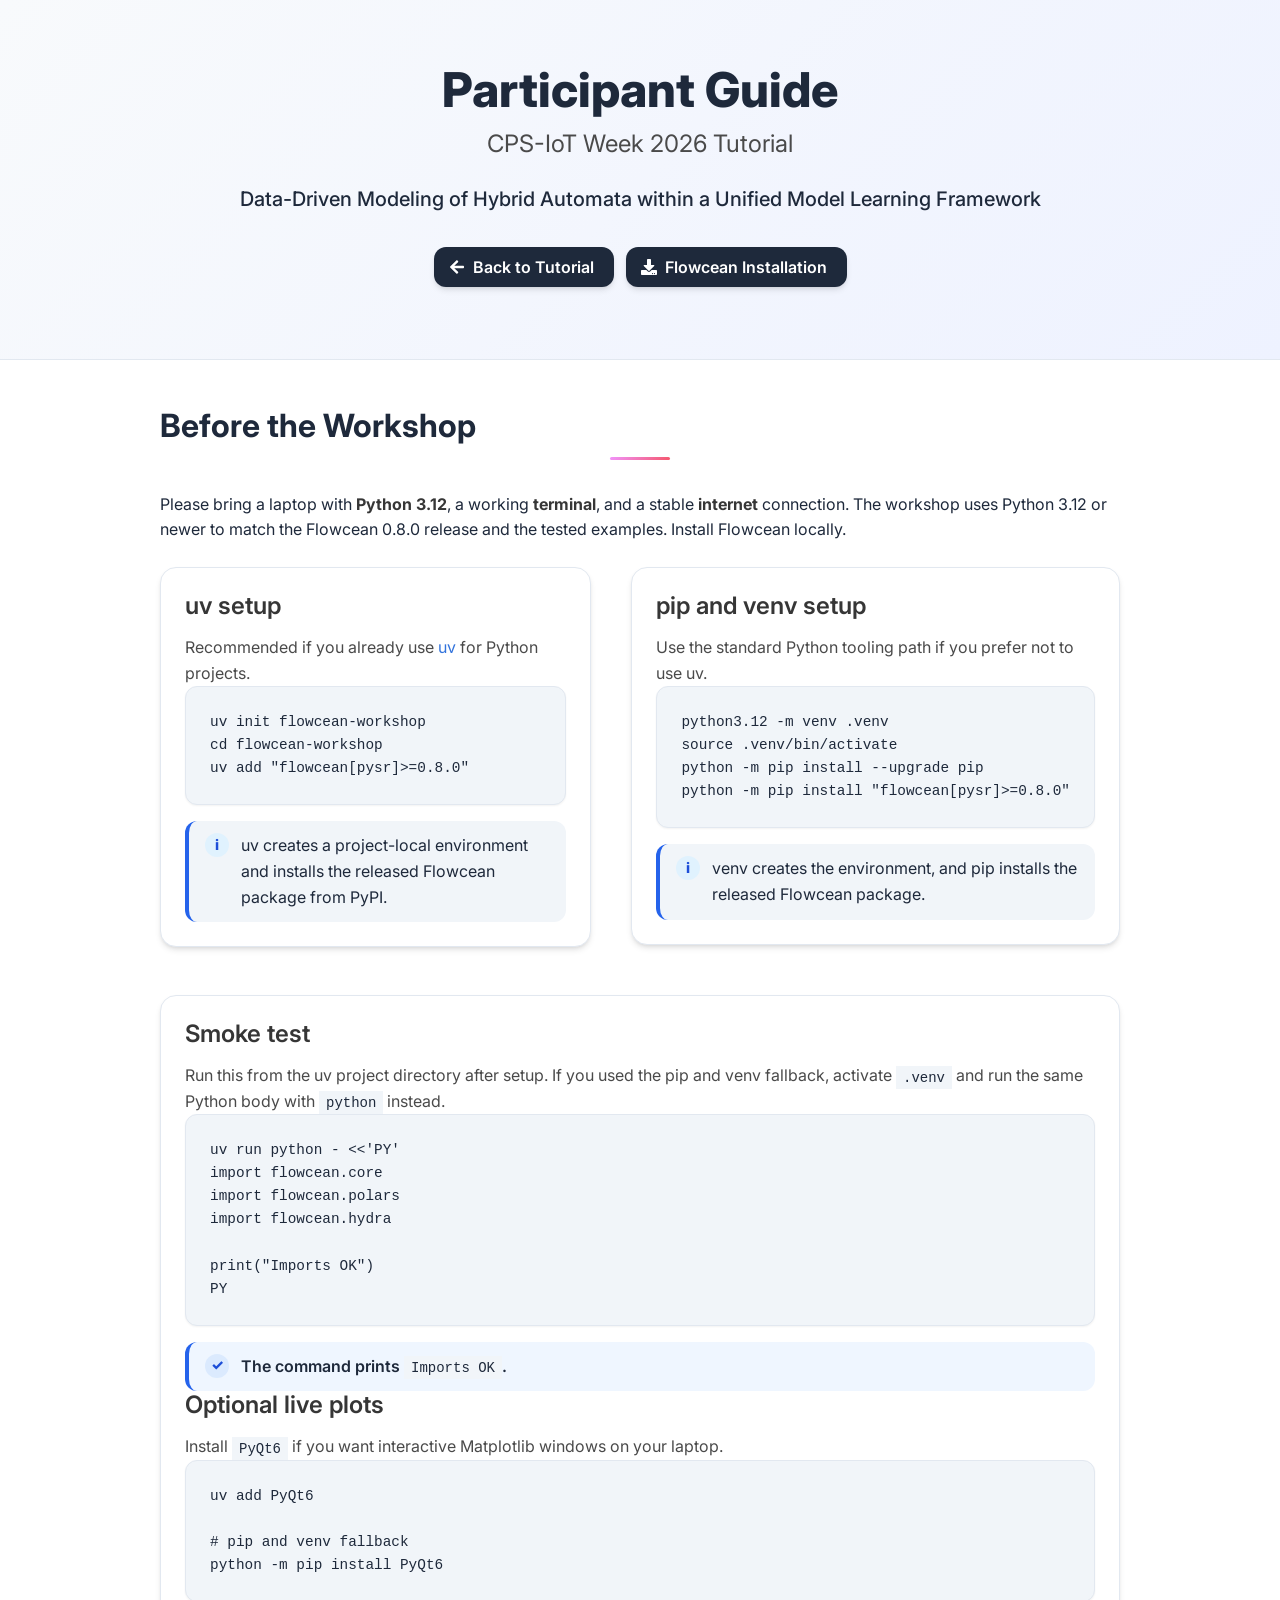
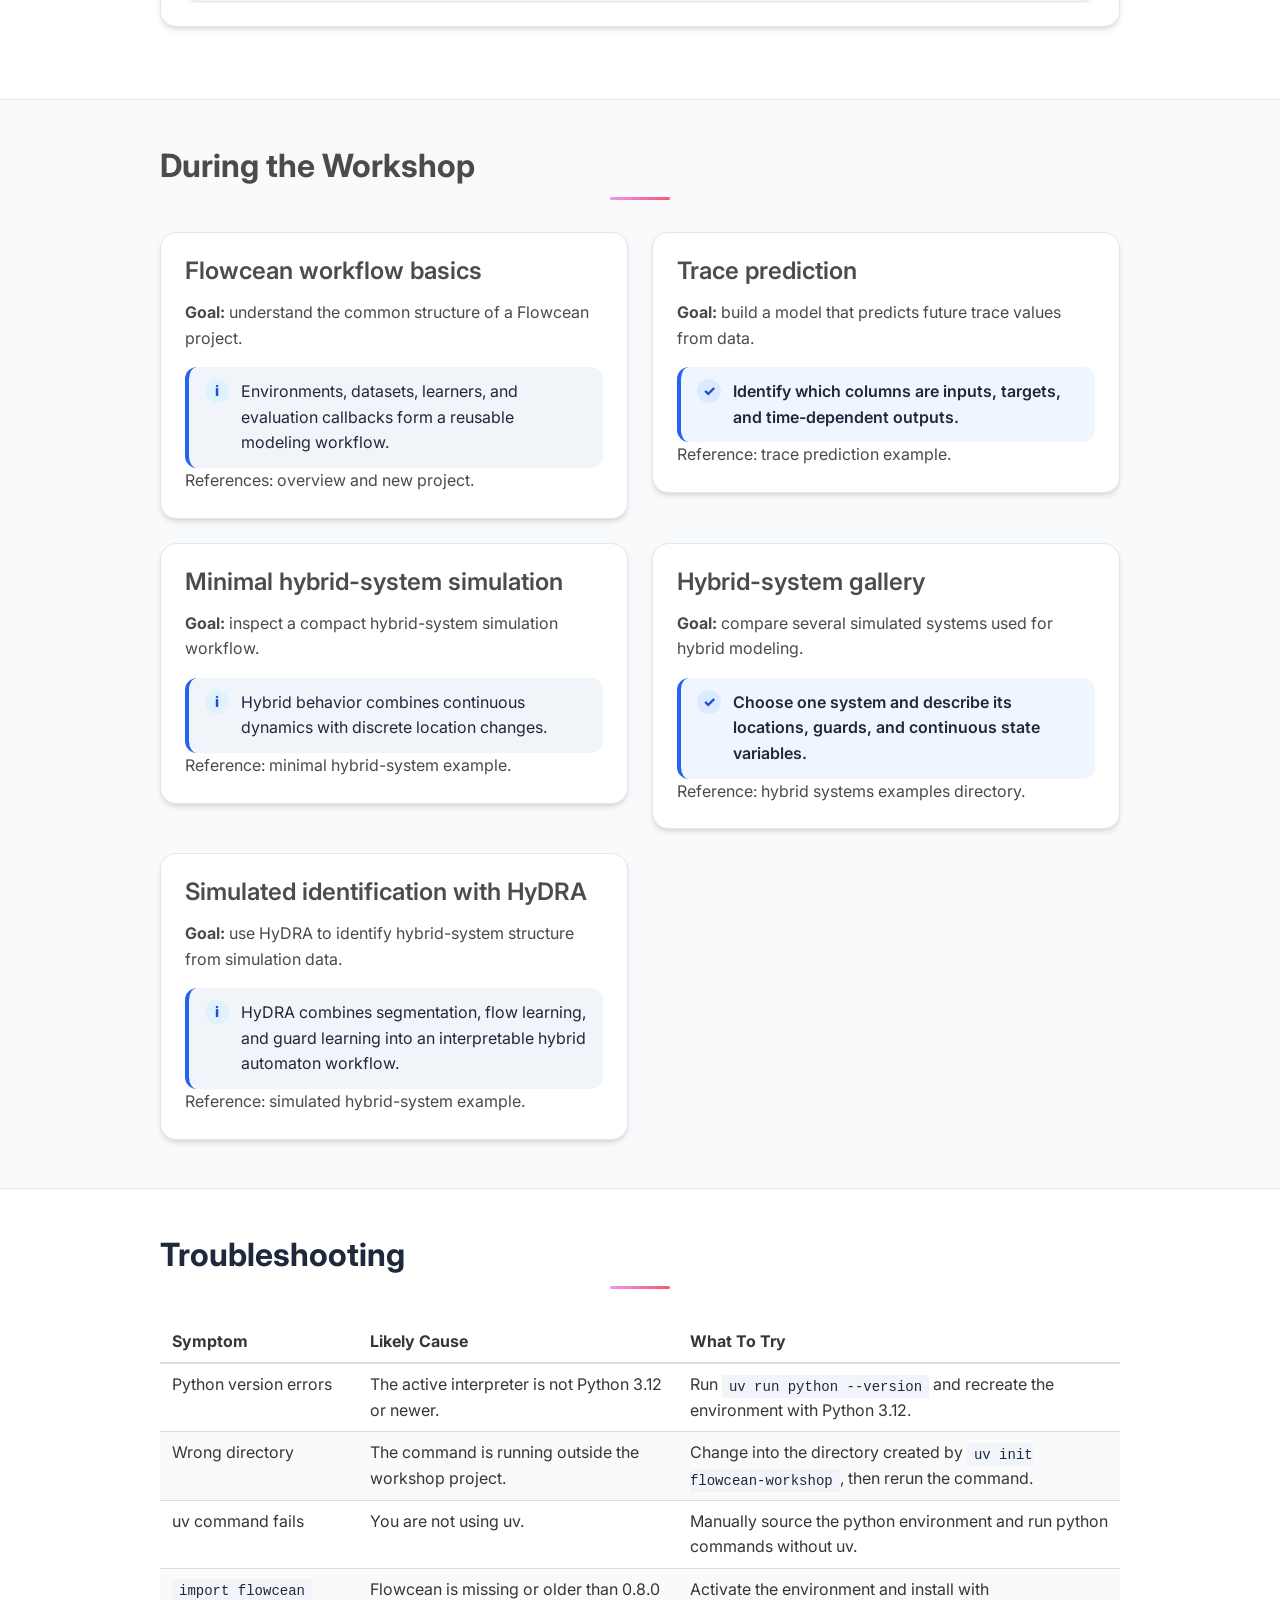
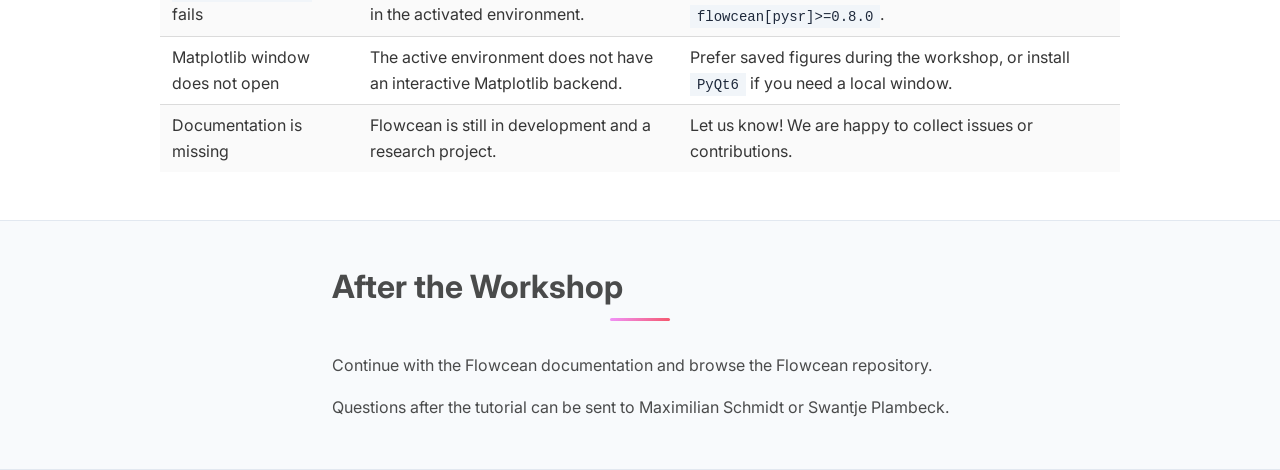
==== pages/participant-guide.html @ 974647b3 "add participant guide" ====
<!doctype html>
<html lang="en">
  <head>
    <meta charset="utf-8" />
    <meta name="viewport" content="width=device-width, initial-scale=1" />

    <meta
      name="title"
      content="Participant Guide - Data-Driven Modeling of Hybrid Automata"
    />
    <meta
      name="description"
      content="Local setup and exercise guide for the CPS-IoT Week 2026 Flowcean tutorial."
    />
    <meta name="author" content="Maximilian Schmidt, Swantje Plambeck" />
    <meta name="robots" content="noindex, nofollow" />
    <meta name="language" content="English" />

    <title>Participant Guide - Data-Driven Modeling of Hybrid Automata</title>

    <link rel="icon" type="image/x-icon" href="static/images/favicon.ico" />
    <link rel="apple-touch-icon" href="static/images/favicon.ico" />

    <link rel="stylesheet" href="static/css/bulma.min.css" />
    <link rel="stylesheet" href="static/css/index.css" />

    <link
      rel="preload"
      href="static/css/fontawesome.all.min.css"
      as="style"
      onload="
        this.onload = null;
        this.rel = 'stylesheet';
      "
    />
    <noscript>
      <link rel="stylesheet" href="static/css/fontawesome.all.min.css" />
    </noscript>

    <link
      href="https://fonts.googleapis.com/css2?family=Inter:wght@400;500;600;700;800&display=swap"
      rel="stylesheet"
    />

    <script defer src="static/js/fontawesome.all.min.js"></script>
  </head>
  <body>
    <button
      class="scroll-to-top"
      onclick="scrollToTop()"
      title="Scroll to top"
      aria-label="Scroll to top"
    >
      <i class="fas fa-chevron-up"></i>
    </button>

    <main id="main-content">
      <section class="hero participant-hero">
        <div class="hero-body">
          <div class="container is-max-desktop">
            <div class="columns is-centered">
              <div class="column has-text-centered">
                <h1 class="title is-1 publication-title">Participant Guide</h1>
                <p class="subtitle is-4">CPS-IoT Week 2026 Tutorial</p>
                <p class="is-size-5 publication-authors">
                  Data-Driven Modeling of Hybrid Automata within a Unified Model
                  Learning Framework
                </p>
                <div class="publication-links">
                  <span class="link-block">
                    <a
                      href="index.html"
                      class="external-link button is-normal is-rounded is-dark"
                    >
                      <span class="icon"
                        ><i class="fas fa-arrow-left"></i
                      ></span>
                      <span>Back to Tutorial</span>
                    </a>
                  </span>
                  <span class="link-block">
                    <a
                      href="https://flowcean.me/getting_started/installation/"
                      target="_blank"
                      rel="noopener"
                      class="external-link button is-normal is-rounded is-dark"
                    >
                      <span class="icon"><i class="fas fa-download"></i></span>
                      <span>Flowcean Installation</span>
                    </a>
                  </span>
                </div>
              </div>
            </div>
          </div>
        </div>
      </section>

      <section class="section">
        <div class="container is-max-desktop">
          <div class="content">
            <h2 class="title is-3">Before the Workshop</h2>
            <p>
              Please bring a laptop with <strong>Python 3.12</strong>, a working
              <strong>terminal</strong>, and a stable <strong>internet</strong>
              connection. The workshop uses Python 3.12 or newer to match the
              Flowcean 0.8.0 release and the tested examples. Install Flowcean
              locally.
            </p>
          </div>

          <div class="columns is-variable is-5">
            <div class="column">
              <div class="box guide-card">
                <h3 class="title is-4">uv setup</h3>
                <p>
                  Recommended if you already use
                  <a
                    href="https://docs.astral.sh/uv/"
                    target="_blank"
                    rel="noopener"
                    >uv</a
                  >
                  for Python projects.
                </p>
                <pre><code>uv init flowcean-workshop
cd flowcean-workshop
uv add "flowcean[pysr]&gt;=0.8.0"</code></pre>
                <div class="callout concept">
                  <span class="callout-icon">i</span>
                  <p>
                    uv creates a project-local environment and installs the
                    released Flowcean package from PyPI.
                  </p>
                </div>
              </div>
            </div>
            <div class="column">
              <div class="box guide-card">
                <h3 class="title is-4">pip and venv setup</h3>
                <p>
                  Use the standard Python tooling path if you prefer not to use
                  uv.
                </p>
                <pre><code>python3.12 -m venv .venv
source .venv/bin/activate
python -m pip install --upgrade pip
python -m pip install "flowcean[pysr]>=0.8.0"</code></pre>
                <div class="callout concept">
                  <span class="callout-icon">i</span>
                  <p>
                    venv creates the environment, and pip installs the released
                    Flowcean package.
                  </p>
                </div>
              </div>
            </div>
          </div>

          <div class="box guide-card">
            <h3 class="title is-4">Smoke test</h3>
            <p>
              Run this from the uv project directory after setup. If you used
              the pip and venv fallback, activate <code>.venv</code> and run the
              same Python body with <code>python</code> instead.
            </p>
            <pre><code>uv run python - &lt;&lt;'PY'
import flowcean.core
import flowcean.polars
import flowcean.hydra

print("Imports OK")
PY</code></pre>
            <div class="callout checkpoint">
              <span class="callout-icon">✓</span>
              <p>The command prints <code>Imports OK</code>.</p>
            </div>
            <h3 class="title is-4">Optional live plots</h3>
            <p>
              Install <code>PyQt6</code> if you want interactive Matplotlib
              windows on your laptop.
            </p>
            <pre><code>uv add PyQt6

# pip and venv fallback
python -m pip install PyQt6</code></pre>
          </div>
        </div>
      </section>

      <section class="section hero is-light">
        <div class="container is-max-desktop">
          <h2 class="title is-3">During the Workshop</h2>
          <div class="exercise-list">
            <div class="columns is-multiline">
              <div class="column is-half">
                <div class="box guide-card exercise-card">
                  <h3 class="title is-4">Flowcean workflow basics</h3>
                  <p>
                    <strong>Goal:</strong> understand the common structure of a
                    Flowcean project.
                  </p>
                  <div class="callout concept">
                    <span class="callout-icon">i</span>
                    <p>
                      Environments, datasets, learners, and evaluation callbacks
                      form a reusable modeling workflow.
                    </p>
                  </div>
                  <p>
                    References:
                    <a
                      href="https://flowcean.me/user_guide/overview/"
                      target="_blank"
                      rel="noopener"
                      >overview</a
                    >
                    and
                    <a
                      href="https://flowcean.me/getting_started/new_project/"
                      target="_blank"
                      rel="noopener"
                      >new project</a
                    >.
                  </p>
                </div>
              </div>
              <div class="column is-half">
                <div class="box guide-card exercise-card">
                  <h3 class="title is-4">Trace prediction</h3>
                  <p>
                    <strong>Goal:</strong> build a model that predicts future
                    trace values from data.
                  </p>
                  <div class="callout checkpoint">
                    <span class="callout-icon">✓</span>
                    <p>
                      Identify which columns are inputs, targets, and
                      time-dependent outputs.
                    </p>
                  </div>
                  <p>
                    Reference:
                    <a
                      href="https://flowcean.me/examples/trace_prediction/"
                      target="_blank"
                      rel="noopener"
                      >trace prediction example</a
                    >.
                  </p>
                </div>
              </div>
              <div class="column is-half">
                <div class="box guide-card exercise-card">
                  <h3 class="title is-4">Minimal hybrid-system simulation</h3>
                  <p>
                    <strong>Goal:</strong> inspect a compact hybrid-system
                    simulation workflow.
                  </p>
                  <div class="callout concept">
                    <span class="callout-icon">i</span>
                    <p>
                      Hybrid behavior combines continuous dynamics with discrete
                      location changes.
                    </p>
                  </div>
                  <p>
                    Reference:
                    <a
                      href="https://flowcean.me/examples/hs_simple/"
                      target="_blank"
                      rel="noopener"
                      >minimal hybrid-system example</a
                    >.
                  </p>
                </div>
              </div>
              <div class="column is-half">
                <div class="box guide-card exercise-card">
                  <h3 class="title is-4">Hybrid-system gallery</h3>
                  <p>
                    <strong>Goal:</strong> compare several simulated systems
                    used for hybrid modeling.
                  </p>
                  <div class="callout checkpoint">
                    <span class="callout-icon">✓</span>
                    <p>
                      Choose one system and describe its locations, guards, and
                      continuous state variables.
                    </p>
                  </div>
                  <p>
                    Reference:
                    <a
                      href="https://github.com/flowcean/flowcean/tree/main/examples/hybrid_systems"
                      target="_blank"
                      rel="noopener"
                      >hybrid systems examples directory</a
                    >.
                  </p>
                </div>
              </div>
              <div class="column is-half">
                <div class="box guide-card exercise-card">
                  <h3 class="title is-4">
                    Simulated identification with HyDRA
                  </h3>
                  <p>
                    <strong>Goal:</strong> use HyDRA to identify hybrid-system
                    structure from simulation data.
                  </p>
                  <div class="callout concept">
                    <span class="callout-icon">i</span>
                    <p>
                      HyDRA combines segmentation, flow learning, and guard
                      learning into an interpretable hybrid automaton workflow.
                    </p>
                  </div>
                  <p>
                    Reference:
                    <a
                      href="https://flowcean.me/examples/simulated_hybrid_system/"
                      target="_blank"
                      rel="noopener"
                      >simulated hybrid-system example</a
                    >.
                  </p>
                </div>
              </div>
            </div>
          </div>
        </div>
      </section>

      <section class="section">
        <div class="container is-max-desktop">
          <h2 class="title is-3">Troubleshooting</h2>
          <div class="table-container">
            <table class="table is-striped is-fullwidth guide-table">
              <thead>
                <tr>
                  <th>Symptom</th>
                  <th>Likely Cause</th>
                  <th>What To Try</th>
                </tr>
              </thead>
              <tbody>
                <tr>
                  <td>Python version errors</td>
                  <td>The active interpreter is not Python 3.12 or newer.</td>
                  <td>
                    Run <code>uv run python --version</code> and recreate the
                    environment with Python 3.12.
                  </td>
                </tr>
                <tr>
                  <td>Wrong directory</td>
                  <td>The command is running outside the workshop project.</td>
                  <td>
                    Change into the directory created by
                    <code>uv init flowcean-workshop</code>, then rerun the
                    command.
                  </td>
                </tr>
                <tr>
                  <td>uv command fails</td>
                  <td>You are not using uv.</td>
                  <td>
                    Manually source the python environment and run python
                    commands without uv.
                  </td>
                </tr>
                <tr>
                  <td><code>import flowcean</code> fails</td>
                  <td>
                    Flowcean is missing or older than 0.8.0 in the activated
                    environment.
                  </td>
                  <td>
                    Activate the environment and install with
                    <code>flowcean[pysr]>=0.8.0</code>.
                  </td>
                </tr>
                <tr>
                  <td>Matplotlib window does not open</td>
                  <td>
                    The active environment does not have an interactive
                    Matplotlib backend.
                  </td>
                  <td>
                    Prefer saved figures during the workshop, or install
                    <code>PyQt6</code> if you need a local window.
                  </td>
                </tr>
                <tr>
                  <td>Documentation is missing</td>
                  <td>
                    Flowcean is still in development and a research project.
                  </td>
                  <td>
                    Let us know! We are happy to collect issues or
                    contributions.
                  </td>
                </tr>
              </tbody>
            </table>
          </div>
        </div>
      </section>

      <section class="section hero is-light">
        <div class="container is-max-desktop">
          <div class="content">
            <h2 class="title is-3">After the Workshop</h2>
            <p>
              Continue with the
              <a href="https://flowcean.me/" target="_blank" rel="noopener"
                >Flowcean documentation</a
              >
              and browse the
              <a
                href="https://github.com/flowcean/flowcean"
                target="_blank"
                rel="noopener"
                >Flowcean repository</a
              >.
            </p>
            <p>
              Questions after the tutorial can be sent to
              <a href="mailto:maximilian.schmidt@tuhh.de">Maximilian Schmidt</a>
              or
              <a href="mailto:swantje.plambeck@tuhh.de">Swantje Plambeck</a>.
            </p>
          </div>
        </div>
      </section>
    </main>
    <script>
      function scrollToTop() {
        window.scrollTo({ top: 0, behavior: "smooth" });
      }

      window.addEventListener("scroll", function () {
        const scrollButton = document.querySelector(".scroll-to-top");
        if (!scrollButton) {
          return;
        }

        if (window.pageYOffset > 300) {
          scrollButton.classList.add("visible");
        } else {
          scrollButton.classList.remove("visible");
        }
      });
    </script>
  </body>
</html>
---- pages/static/css/index.css ----
/* Modern CSS Variables for consistent theming */
:root {
  --primary-color: #2563eb;
  --primary-hover: #1d4ed8;
  --secondary-color: #64748b;
  --accent-color: #0ea5e9;
  --text-primary: #1e293b;
  --text-secondary: #64748b;
  --text-light: #94a3b8;
  --background-primary: #ffffff;
  --background-secondary: #f8fafc;
  --background-accent: #f1f5f9;
  --border-color: #e2e8f0;
  --shadow-sm: 0 1px 2px 0 rgb(0 0 0 / 0.05);
  --shadow-md: 0 4px 6px -1px rgb(0 0 0 / 0.1), 0 2px 4px -2px rgb(0 0 0 / 0.1);
  --shadow-lg: 0 10px 15px -3px rgb(0 0 0 / 0.1), 0 4px 6px -4px rgb(0 0 0 / 0.1);
  --shadow-xl: 0 20px 25px -5px rgb(0 0 0 / 0.1), 0 8px 10px -6px rgb(0 0 0 / 0.1);
  --gradient-primary: linear-gradient(135deg, #667eea 0%, #764ba2 100%);
  --gradient-accent: linear-gradient(135deg, #f093fb 0%, #f5576c 100%);
  --gradient-subtle: linear-gradient(135deg, #ffecd2 0%, #fcb69f 100%);
  --border-radius: 12px;
  --border-radius-lg: 16px;
  --transition: all 0.3s cubic-bezier(0.4, 0, 0.2, 1);
}

/* Smooth scrolling for better UX */
html {
  scroll-behavior: smooth;
}

body {
  font-family: 'Inter', 'Segoe UI', -apple-system, BlinkMacSystemFont, sans-serif;
  color: var(--text-primary);
  line-height: 1.6;
  font-size: 16px;
  background-color: var(--background-primary);
  -webkit-font-smoothing: antialiased;
  -moz-osx-font-smoothing: grayscale;
}


/* Modern Button Styles */
.button {
  border-radius: var(--border-radius) !important;
  font-weight: 600 !important;
  transition: var(--transition) !important;
  border: 2px solid transparent !important;
  position: relative;
  overflow: hidden;
}

.button.is-dark {
  background: var(--text-primary) !important;
  border: none !important;
  color: white !important;
  box-shadow: var(--shadow-md);
}

.button.is-dark:hover {
  transform: translateY(-2px);
  box-shadow: var(--shadow-lg);
  background: var(--primary-color) !important;
}

.button.is-dark:active {
  transform: translateY(0);
  box-shadow: var(--shadow-md);
}

.footer .icon-link {
    font-size: 25px;
    color: var(--text-secondary);
    transition: var(--transition);
}

.footer .icon-link:hover {
    color: var(--primary-color);
    transform: translateY(-2px);
}

.link-block a {
    margin: 8px 4px;
}

.dnerf {
  font-variant: small-caps;
}


/* Hero Section Modernization */
.hero {
  position: relative;
  overflow: hidden;
}

.hero.is-light {
  background: var(--background-secondary);
  border-top: 1px solid var(--border-color);
  border-bottom: 1px solid var(--border-color);
}

.hero-body {
  padding: 4rem 1.5rem;
}

.teaser .hero-body {
  padding-top: 2rem;
  padding-bottom: 4rem;
}

.teaser {
  font-family: 'Inter', sans-serif;
}


/* Publication Content Styling */
.publication-title {
    font-family: 'Inter', sans-serif !important;
    font-weight: 800 !important;
    color: var(--text-primary) !important;
    margin-bottom: 2rem !important;
    line-height: 1.1 !important;
}

.publication-banner {
  max-height: 70vh;
  border-radius: var(--border-radius-lg);
  overflow: hidden;
  box-shadow: var(--shadow-xl);
  margin: 2rem 0;
}

.publication-banner video {
  position: relative;
  left: auto;
  top: auto;
  transform: none;
  object-fit: cover;
  width: 100%;
  height: 100%;
  border-radius: var(--border-radius-lg);
}

.publication-header .hero-body {
  padding: 6rem 1.5rem 4rem;
}

.publication-authors {
    font-family: 'Inter', sans-serif !important;
    font-weight: 500;
    margin-bottom: 1.5rem;
}

.publication-venue {
    color: var(--text-secondary);
    width: fit-content;
    font-weight: 600;
    background: var(--background-accent);
    padding: 0.5rem 1rem;
    border-radius: var(--border-radius);
    margin-top: 1rem;
    display: inline-block;
}

.publication-awards {
    color: #ef4444;
    width: fit-content;
    font-weight: 700;
    background: linear-gradient(135deg, #fef2f2, #fee2e2);
    padding: 0.5rem 1rem;
    border-radius: var(--border-radius);
    border-left: 4px solid #ef4444;
    margin-top: 1rem;
}

.publication-authors a {
   color: var(--primary-color) !important;
   text-decoration: none;
   font-weight: 600;
   transition: var(--transition);
   position: relative;
}

.publication-authors a::after {
    content: '';
    position: absolute;
    width: 0;
    height: 2px;
    bottom: -2px;
    left: 0;
    background: var(--gradient-accent);
    transition: var(--transition);
}

.publication-authors a:hover::after {
    width: 100%;
}

.publication-authors a:hover {
    color: var(--primary-hover) !important;
}

.author-block {
  display: inline-block;
  margin-right: 0.5rem;
}

.publication-banner img {
  border-radius: var(--border-radius-lg);
  box-shadow: var(--shadow-lg);
  transition: var(--transition);
}

.publication-banner img:hover {
  transform: scale(1.02);
  box-shadow: var(--shadow-xl);
}

/* Modern Video and Carousel Styling */
.publication-video {
    position: relative;
    width: 100%;
    height: 0;
    padding-bottom: 56.25%;
    overflow: hidden;
    border-radius: var(--border-radius-lg) !important;
    box-shadow: var(--shadow-xl);
    transition: var(--transition);
}

.publication-video:hover {
    transform: translateY(-4px);
    box-shadow: var(--shadow-xl);
}

.publication-video iframe {
    position: absolute;
    top: 0;
    left: 0;
    width: 100%;
    height: 100%;
    border-radius: var(--border-radius-lg);
}

.publication-body img {
  border-radius: var(--border-radius);
  box-shadow: var(--shadow-md);
  transition: var(--transition);
}

.publication-body img:hover {
  transform: translateY(-2px);
  box-shadow: var(--shadow-lg);
}

.results-carousel {
  overflow: hidden;
  padding: 1rem 0;
}

.results-carousel .item {
  margin: 1rem;
  overflow: hidden;
  padding: 1.5rem;
  font-size: 0;
  background: var(--background-primary);
  border-radius: var(--border-radius-lg);
  box-shadow: var(--shadow-md);
  transition: var(--transition);
  border: 1px solid var(--border-color);
}

.results-carousel .item:hover {
  transform: translateY(-4px);
  box-shadow: var(--shadow-lg);
}

.results-carousel .item img,
.results-carousel video {
  margin: 0;
  border-radius: var(--border-radius);
  width: 100%;
  height: auto;
}

.results-carousel .subtitle {
  font-size: 1rem !important;
  color: var(--text-secondary);
  margin-top: 1rem;
  font-weight: 500;
}

/* Pagination and Misc Improvements */
.slider-pagination .slider-page {
  background: var(--primary-color);
  border-radius: 50%;
  transition: var(--transition);
}

.slider-pagination .slider-page.is-active {
  background: var(--primary-hover);
  transform: scale(1.2);
}

.presenters { 
  font-size: 0.875rem;
  color: var(--text-light);
  font-style: italic;
}

/* Section Titles */
.title.is-3 {
  font-family: 'Inter', sans-serif !important;
  font-weight: 700 !important;
  color: var(--text-primary);
  margin-bottom: 2rem !important;
  position: relative;
  padding-bottom: 1rem;
}

.title.is-3::after {
  content: '';
  position: absolute;
  bottom: 0;
  left: 50%;
  transform: translateX(-50%);
  width: 60px;
  height: 3px;
  background: var(--gradient-accent);
  border-radius: 2px;
}

/* Content Improvements */
.content.has-text-justified {
  font-size: 1.1rem;
  line-height: 1.8;
  color: var(--text-secondary);
}

.content.has-text-justified p {
  margin-bottom: 1.5rem;
}

/* Footer Improvements */
.footer {
  background: var(--background-secondary);
  border-top: 1px solid var(--border-color);
  padding: 3rem 1.5rem;
}

.footer .content {
  color: var(--text-secondary);
  line-height: 1.7;
}

.footer a {
  color: var(--primary-color);
  text-decoration: none;
  transition: var(--transition);
}

.footer a:hover {
  color: var(--primary-hover);
  text-decoration: underline;
}

/* BibTeX Styling */
pre {
  background: var(--background-accent) !important;
  border: 1px solid var(--border-color) !important;
  border-radius: var(--border-radius) !important;
  padding: 1.5rem !important;
  font-size: 0.9rem !important;
  overflow-x: auto;
  box-shadow: var(--shadow-sm);
}

code {
  background: var(--background-accent) !important;
  color: var(--text-primary) !important;
  font-family: 'SF Mono', 'Monaco', 'Cascadia Code', 'Roboto Mono', monospace !important;
}

/* BibTeX Section Improvements */
.bibtex-header {
  display: flex;
  justify-content: space-between;
  align-items: center;
  margin-bottom: 1rem;
}

.copy-bibtex-btn {
  background: var(--primary-color);
  color: white;
  border: none;
  border-radius: var(--border-radius);
  padding: 0.75rem 1rem;
  font-size: 0.9rem;
  font-weight: 600;
  cursor: pointer;
  transition: var(--transition);
  display: inline-flex;
  align-items: center;
  gap: 0.5rem;
}

.copy-bibtex-btn:hover {
  background: var(--primary-hover);
  transform: translateY(-2px);
  box-shadow: var(--shadow-md);
}

.copy-bibtex-btn.copied {
  background: #10b981;
}

.copy-bibtex-btn.copied .copy-text::after {
  content: "ied!";
}

/* Scroll to Top Button */
.scroll-to-top {
  position: fixed;
  bottom: 2rem;
  right: 2rem;
  width: 50px;
  height: 50px;
  background: var(--primary-color);
  color: white;
  border: none;
  border-radius: 50%;
  cursor: pointer;
  opacity: 0;
  visibility: hidden;
  transition: var(--transition);
  z-index: 999;
  display: flex;
  align-items: center;
  justify-content: center;
  font-size: 1.2rem;
  box-shadow: var(--shadow-lg);
}

.scroll-to-top:hover {
  background: var(--primary-hover);
  transform: translateY(-3px);
  box-shadow: var(--shadow-xl);
}

.scroll-to-top.visible {
  opacity: 1;
  visibility: visible;
}


/* More Works Dropdown */
.more-works-container {
  position: fixed;
  top: 2rem;
  right: 2rem;
  z-index: 1000;
}

.more-works-btn {
  background: var(--background-primary);
  color: var(--text-primary);
  border: 2px solid var(--border-color);
  border-radius: var(--border-radius-lg);
  padding: 0.75rem 1.25rem;
  font-weight: 600;
  font-size: 0.9rem;
  box-shadow: var(--shadow-md);
  transition: var(--transition);
  cursor: pointer;
  text-decoration: none;
  display: inline-flex;
  align-items: center;
  gap: 0.5rem;
  font-family: 'Inter', sans-serif;
}

.more-works-btn:hover {
  transform: translateY(-2px);
  box-shadow: var(--shadow-lg);
  background: var(--background-secondary);
  border-color: var(--primary-color);
}

.more-works-btn .dropdown-arrow {
  transition: var(--transition);
  font-size: 0.8rem;
}

.more-works-btn.active .dropdown-arrow {
  transform: rotate(180deg);
}

.more-works-dropdown {
  position: absolute;
  top: calc(100% + 0.5rem);
  right: 0;
  width: 400px;
  max-width: 90vw;
  background: var(--background-primary);
  border: 1px solid var(--border-color);
  border-radius: var(--border-radius-lg);
  box-shadow: var(--shadow-xl);
  opacity: 0;
  visibility: hidden;
  transform: translateY(-10px);
  transition: var(--transition);
  max-height: 70vh;
  overflow-y: auto;
}

.more-works-dropdown.show {
  opacity: 1;
  visibility: visible;
  transform: translateY(0);
}

.dropdown-header {
  display: flex;
  justify-content: space-between;
  align-items: center;
  padding: 1.5rem 1.5rem 1rem;
  border-bottom: 1px solid var(--border-color);
}

.dropdown-header h4 {
  margin: 0;
  font-size: 1.1rem;
  font-weight: 700;
  color: var(--text-primary);
}

.close-btn {
  background: none;
  border: none;
  color: var(--text-secondary);
  cursor: pointer;
  padding: 0.5rem;
  border-radius: var(--border-radius);
  transition: var(--transition);
}

.close-btn:hover {
  background: var(--background-accent);
  color: var(--text-primary);
}

.works-list {
  padding: 1rem;
}

.work-item {
  display: flex;
  align-items: flex-start;
  justify-content: space-between;
  padding: 1rem;
  border-radius: var(--border-radius);
  text-decoration: none;
  color: inherit;
  transition: var(--transition);
  margin-bottom: 0.5rem;
}

.work-item:hover {
  background: var(--background-accent);
  transform: translateX(4px);
}

.work-info h5 {
  margin: 0 0 0.5rem 0;
  font-size: 1rem;
  font-weight: 500;
  color: var(--text-primary);
}

.work-info p {
  margin: 0 0 0.5rem 0;
  font-size: 0.9rem;
  color: var(--text-secondary);
  line-height: 1.4;
}

.work-venue {
  font-size: 0.8rem;
  color: var(--text-light);
  font-style: italic;
}

.work-item .fas {
  color: var(--text-light);
  font-size: 0.9rem;
  margin-top: 0.2rem;
  flex-shrink: 0;
}


/* Participant Guide */
.participant-hero {
  background: linear-gradient(135deg, #f8fafc 0%, #eef2ff 100%);
  border-bottom: 1px solid var(--border-color);
}

.guide-summary {
  font-size: 1.05rem;
}

.guide-card {
  background: var(--background-primary);
  border: 1px solid var(--border-color);
  border-radius: var(--border-radius-lg);
  box-shadow: var(--shadow-md);
  padding: 1.5rem;
  margin-bottom: 1.5rem;
}

.guide-card .title {
  margin-bottom: 1rem !important;
}

.guide-callout {
  border: 1px solid var(--border-color);
  box-shadow: var(--shadow-md);
}

.exercise-list {
  display: grid;
  gap: 1.25rem;
}

.exercise-card {
  margin-bottom: 0;
}

.callout {
  align-items: flex-start;
  border-left: 4px solid var(--primary-color);
  border-radius: var(--border-radius);
  display: flex;
  gap: 0.75rem;
  margin-top: 1rem;
  padding: 0.75rem 1rem;
}

.callout p {
  margin: 0;
}

.callout-icon {
  align-items: center;
  border-radius: 999px;
  display: inline-flex;
  flex: 0 0 1.5rem;
  font-size: 0.9rem;
  font-weight: 800;
  height: 1.5rem;
  justify-content: center;
  line-height: 1;
}

.callout.checkpoint {
  background: #eff6ff;
  color: var(--text-primary);
  font-weight: 600;
}

.callout.checkpoint .callout-icon {
  background: #dbeafe;
  color: var(--primary-hover);
}

.callout.concept {
  background: var(--background-accent);
  color: var(--text-primary);
}

.callout.concept .callout-icon {
  background: #e0f2fe;
  color: var(--primary-hover);
}

.callout.warning {
  background: #fffbeb;
  border-left-color: #f59e0b;
  color: #92400e;
}

.callout.warning .callout-icon {
  background: #fef3c7;
  color: #b45309;
}

.callout.next-step {
  background: #ecfdf5;
  border-left-color: #10b981;
  color: #065f46;
}

.callout.next-step .callout-icon {
  background: #d1fae5;
  color: #047857;
}

.guide-table td,
.guide-table th {
  vertical-align: top;
}

.organizer-avatar {
  align-items: center;
  background: var(--background-accent);
  border: 1px solid var(--border-color);
  border-radius: 999px;
  color: var(--primary-hover);
  display: inline-flex;
  font-size: 2rem;
  font-weight: 800;
  height: 128px;
  justify-content: center;
  letter-spacing: 0.04em;
  width: 128px;
}


/* Mobile Responsive Improvements */
@media screen and (max-width: 768px) {
  .hero-body {
    padding: 2rem 1rem;
  }
  
  .publication-header .hero-body {
    padding: 3rem 1rem 2rem;
  }
  
  .publication-title {
    font-size: 2.5rem !important;
    line-height: 1.2 !important;
    margin-bottom: 1.5rem !important;
  }
  
  .publication-authors {
    font-size: 1rem !important;
  }
  
  .button {
    margin: 0.25rem !important;
    font-size: 0.875rem !important;
    padding: 0.75rem 1rem !important;
  }
  
  .more-works-container {
    bottom: 2rem;
    right: 1rem;
    top: auto;
  }
  
  .more-works-btn {
    padding: 0.6rem 1rem;
    font-size: 0.8rem;
  }
  
  .more-works-dropdown {
    width: calc(100vw - 2rem);
    right: -1rem;
    bottom: calc(100% + 0.5rem);
    top: auto;
  }
  
  .results-carousel .item {
    margin: 0.5rem;
    padding: 1rem;
  }
  
  .teaser .hero-body {
    padding: 1rem;
  }
  
  .content.has-text-justified {
    font-size: 1rem;
  }

  .guide-card {
    padding: 1rem;
  }

  .guide-summary {
    font-size: 1rem;
  }
}

@media screen and (max-width: 480px) {
  .publication-title {
    font-size: 2rem !important;
  }
  
  .hero-body {
    padding: 1.5rem 0.75rem;
  }
  
  .more-works-container {
    position: fixed;
    bottom: 2rem;
    right: 1rem;
    z-index: 1000;
  }
  
  .more-works-btn {
    padding: 0.5rem 0.75rem;
    font-size: 0.75rem;
  }
  
  .more-works-dropdown {
    position: absolute;
    bottom: calc(100% + 0.5rem);
    right: 0;
    width: calc(100vw - 2rem);
    max-width: 90vw;
  }
  
  .link-block {
    display: block;
    margin-bottom: 0.5rem;
  }
  
  .button {
    width: 100%;
    justify-content: center;
  }
}

/* Tablet Responsive */
@media screen and (min-width: 769px) and (max-width: 1024px) {
  .hero-body {
    padding: 3rem 2rem;
  }
  
  .publication-header .hero-body {
    padding: 4rem 2rem 3rem;
  }
}

/* Animation for page load */
@keyframes fadeInUp {
  from {
    opacity: 0;
    transform: translateY(30px);
  }
  to {
    opacity: 1;
    transform: translateY(0);
  }
}

.hero, .section {
  animation: fadeInUp 0.6s ease-out;
}

/* Improved focus states for accessibility */
.button:focus,
.related-works-btn:focus,
a:focus {
  outline: 2px solid var(--primary-color);
  outline-offset: 2px;
}


/* Print styles */
@media print {
  .more-works-container {
    display: none;
  }
  
  .hero, .section {
    animation: none;
  }
  
  .button {
    background: transparent !important;
    color: var(--text-primary) !important;
    box-shadow: none !important;
  }
}
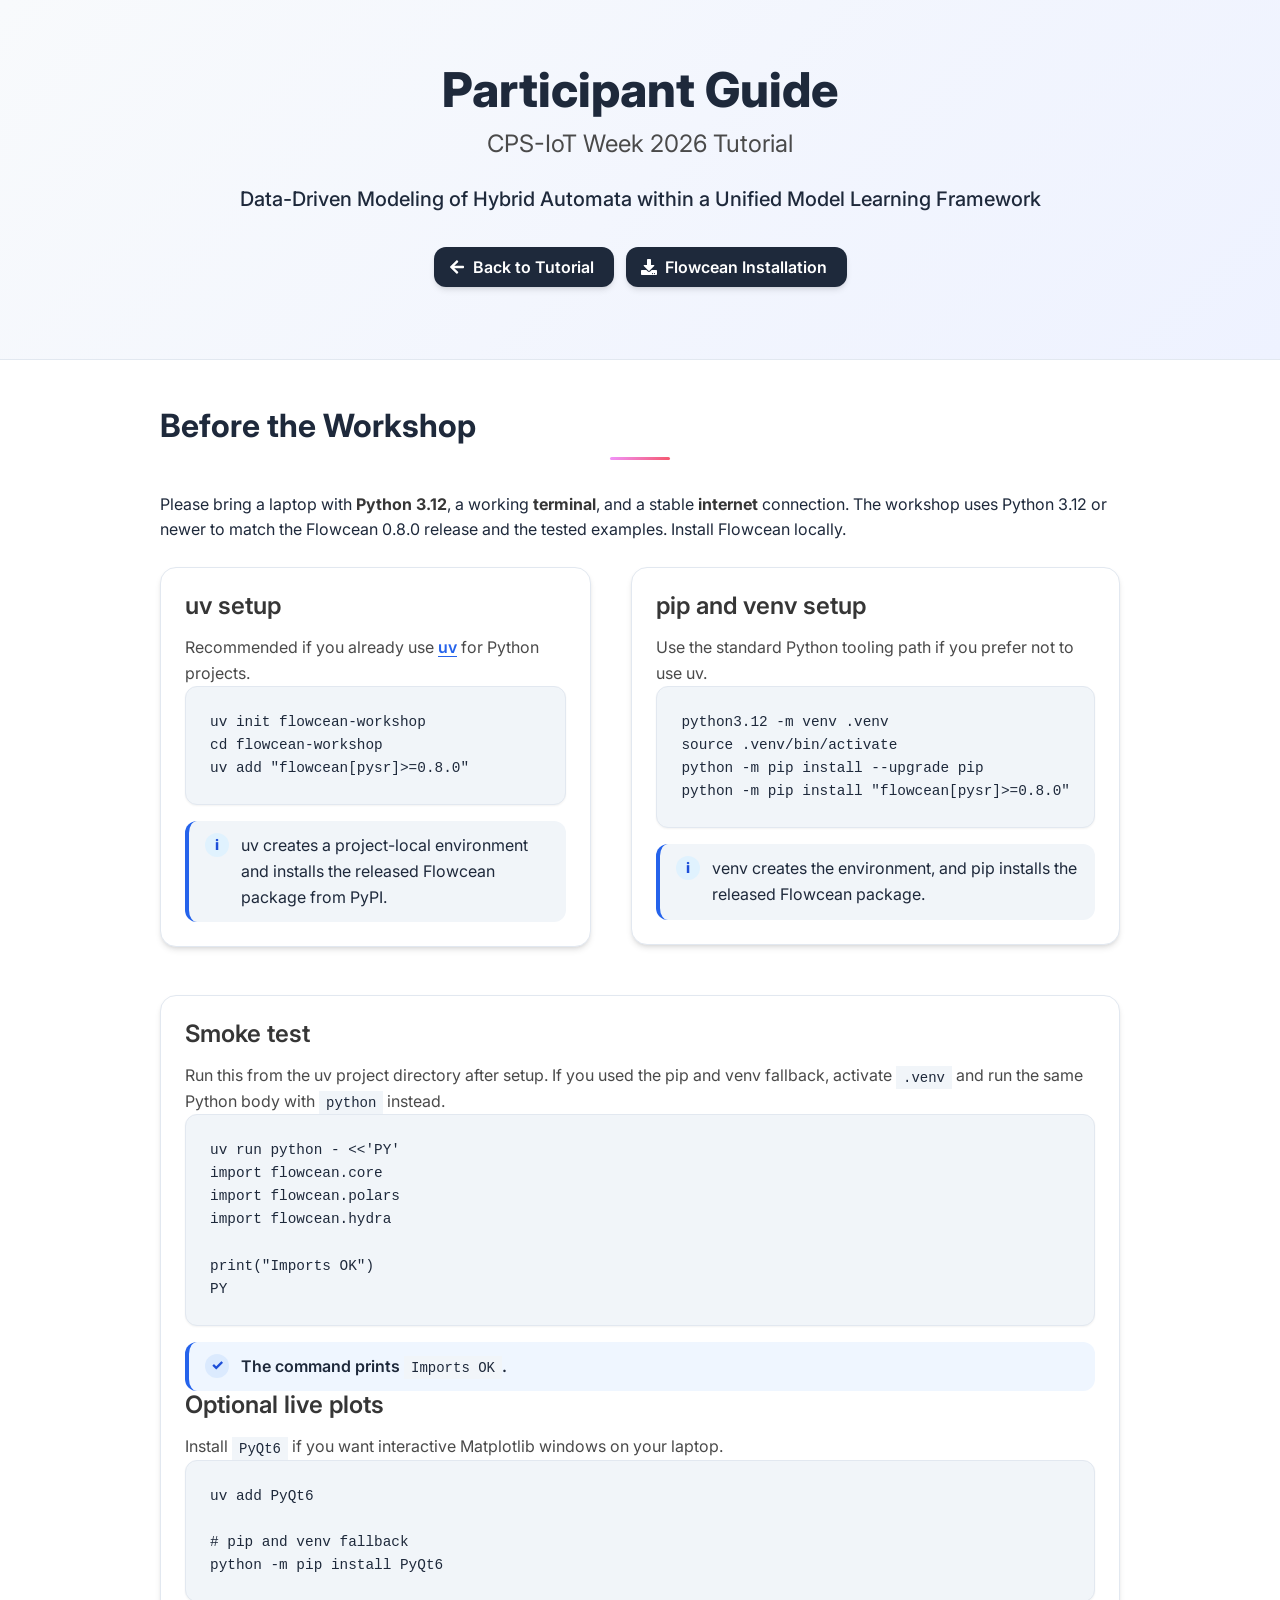
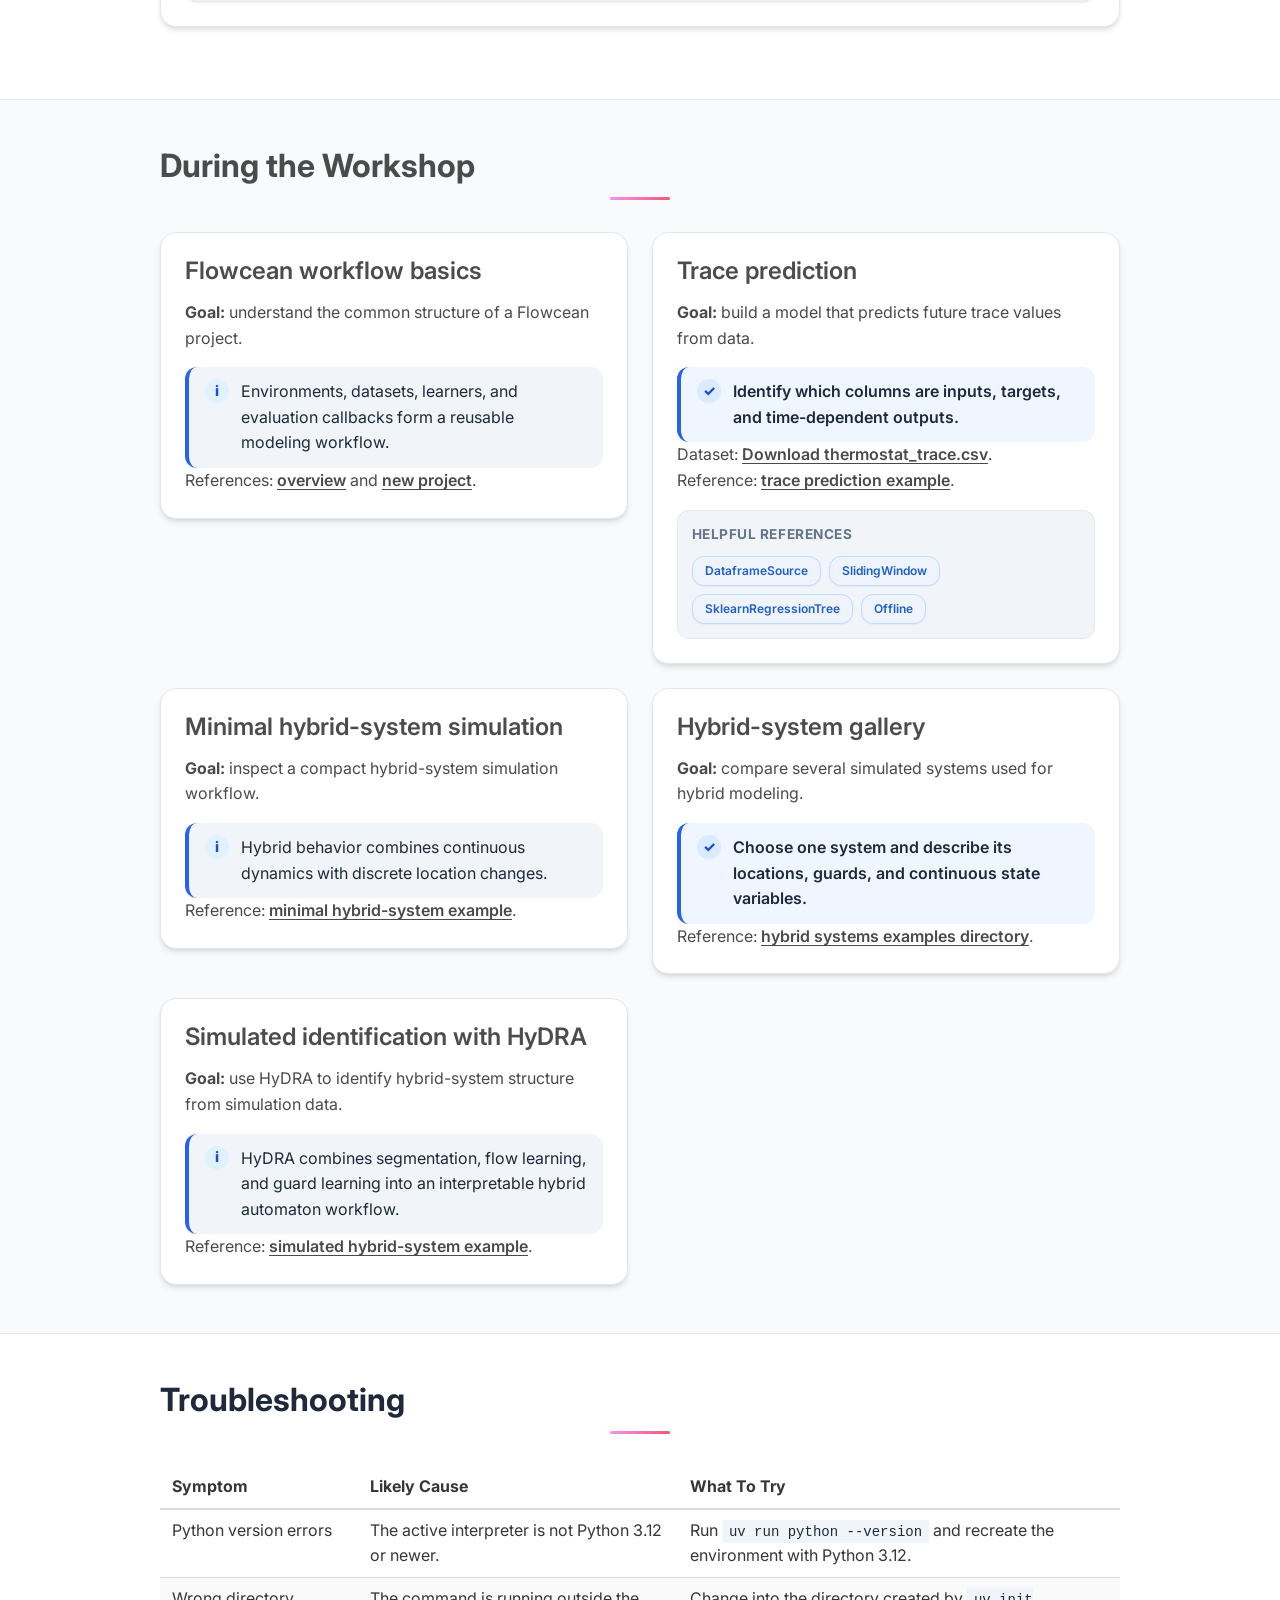
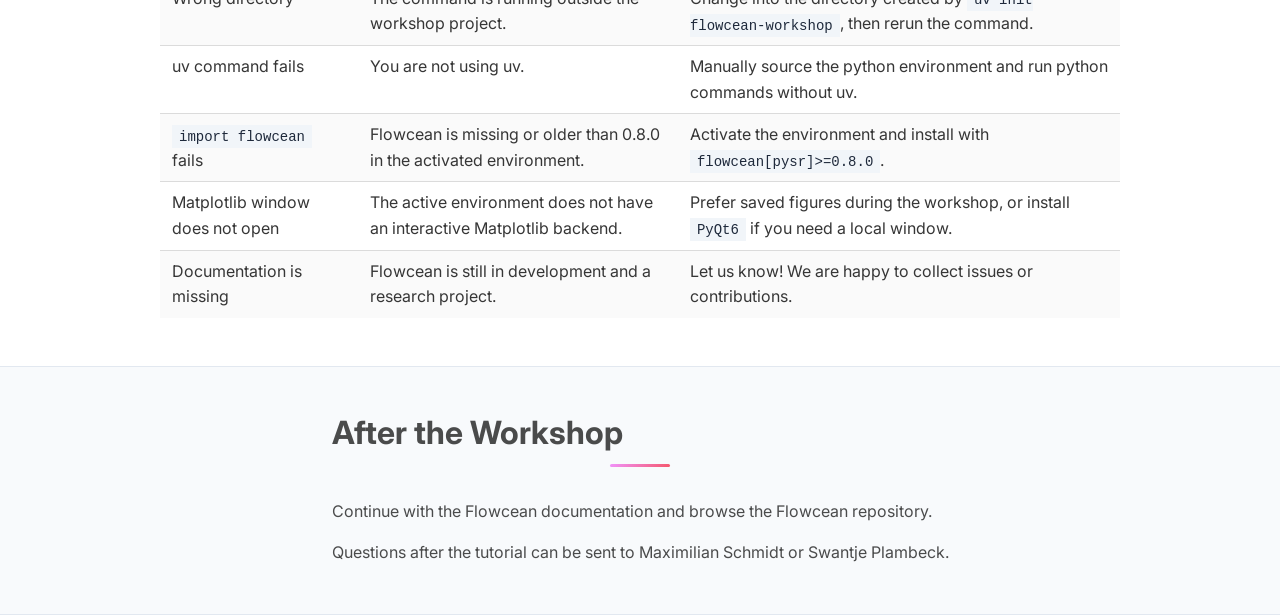
==== commit a1d5f232: "improve participant guide" ====
--- a/pages/participant-guide.html
+++ b/pages/participant-guide.html
@@ -240,6 +240,10 @@
                     </p>
                   </div>
                   <p>
+                    Dataset:
+                    <a href="static/data/thermostat_trace.csv" download
+                      >Download thermostat_trace.csv</a
+                    >.<br />
                     Reference:
                     <a
                       href="https://flowcean.me/examples/trace_prediction/"
@@ -248,6 +252,39 @@
                       >trace prediction example</a
                     >.
                   </p>
+                  <div class="trace-resources" aria-label="Helpful references">
+                    <p class="trace-resources-label">Helpful references</p>
+                    <div class="trace-resource-links">
+                      <a
+                        class="button is-small is-link is-light trace-resource-link"
+                        href="https://flowcean.me/reference/flowcean/polars/environments/dataframe/"
+                        target="_blank"
+                        rel="noopener"
+                        >DataframeSource</a
+                      >
+                      <a
+                        class="button is-small is-link is-light trace-resource-link"
+                        href="https://flowcean.me/reference/flowcean/polars/transforms/sliding_window/"
+                        target="_blank"
+                        rel="noopener"
+                        >SlidingWindow</a
+                      >
+                      <a
+                        class="button is-small is-link is-light trace-resource-link"
+                        href="https://flowcean.me/reference/flowcean/sklearn/regression_tree/"
+                        target="_blank"
+                        rel="noopener"
+                        >SklearnRegressionTree</a
+                      >
+                      <a
+                        class="button is-small is-link is-light trace-resource-link"
+                        href="https://flowcean.me/reference/flowcean/core/strategies/offline/"
+                        target="_blank"
+                        rel="noopener"
+                        >Offline</a
+                      >
+                    </div>
+                  </div>
                 </div>
               </div>
               <div class="column is-half">
--- a/pages/static/css/index.css
+++ b/pages/static/css/index.css
@@ -621,6 +621,52 @@
   margin-bottom: 1rem !important;
 }
 
+.guide-card a:not(.button) {
+  color: var(--primary-color);
+  font-weight: 600;
+  text-decoration: underline;
+  text-decoration-thickness: 0.08em;
+  text-underline-offset: 0.16em;
+}
+
+.guide-card a:not(.button):hover {
+  color: var(--primary-hover);
+  text-decoration-thickness: 0.12em;
+}
+
+.trace-resources {
+  background: var(--background-accent);
+  border: 1px solid var(--border-color);
+  border-radius: var(--border-radius);
+  margin-top: 1rem;
+  padding: 0.85rem;
+}
+
+.trace-resources-label {
+  color: var(--text-secondary);
+  font-size: 0.85rem;
+  font-weight: 700;
+  letter-spacing: 0.04em;
+  margin-bottom: 0.65rem;
+  text-transform: uppercase;
+}
+
+.trace-resource-links {
+  display: flex;
+  flex-wrap: wrap;
+  gap: 0.5rem;
+}
+
+.trace-resource-link {
+  border: 1px solid #bfdbfe !important;
+  box-shadow: var(--shadow-sm);
+  text-decoration: none !important;
+}
+
+.trace-resource-link:hover {
+  border-color: var(--primary-color) !important;
+}
+
 .guide-callout {
   border: 1px solid var(--border-color);
   box-shadow: var(--shadow-md);
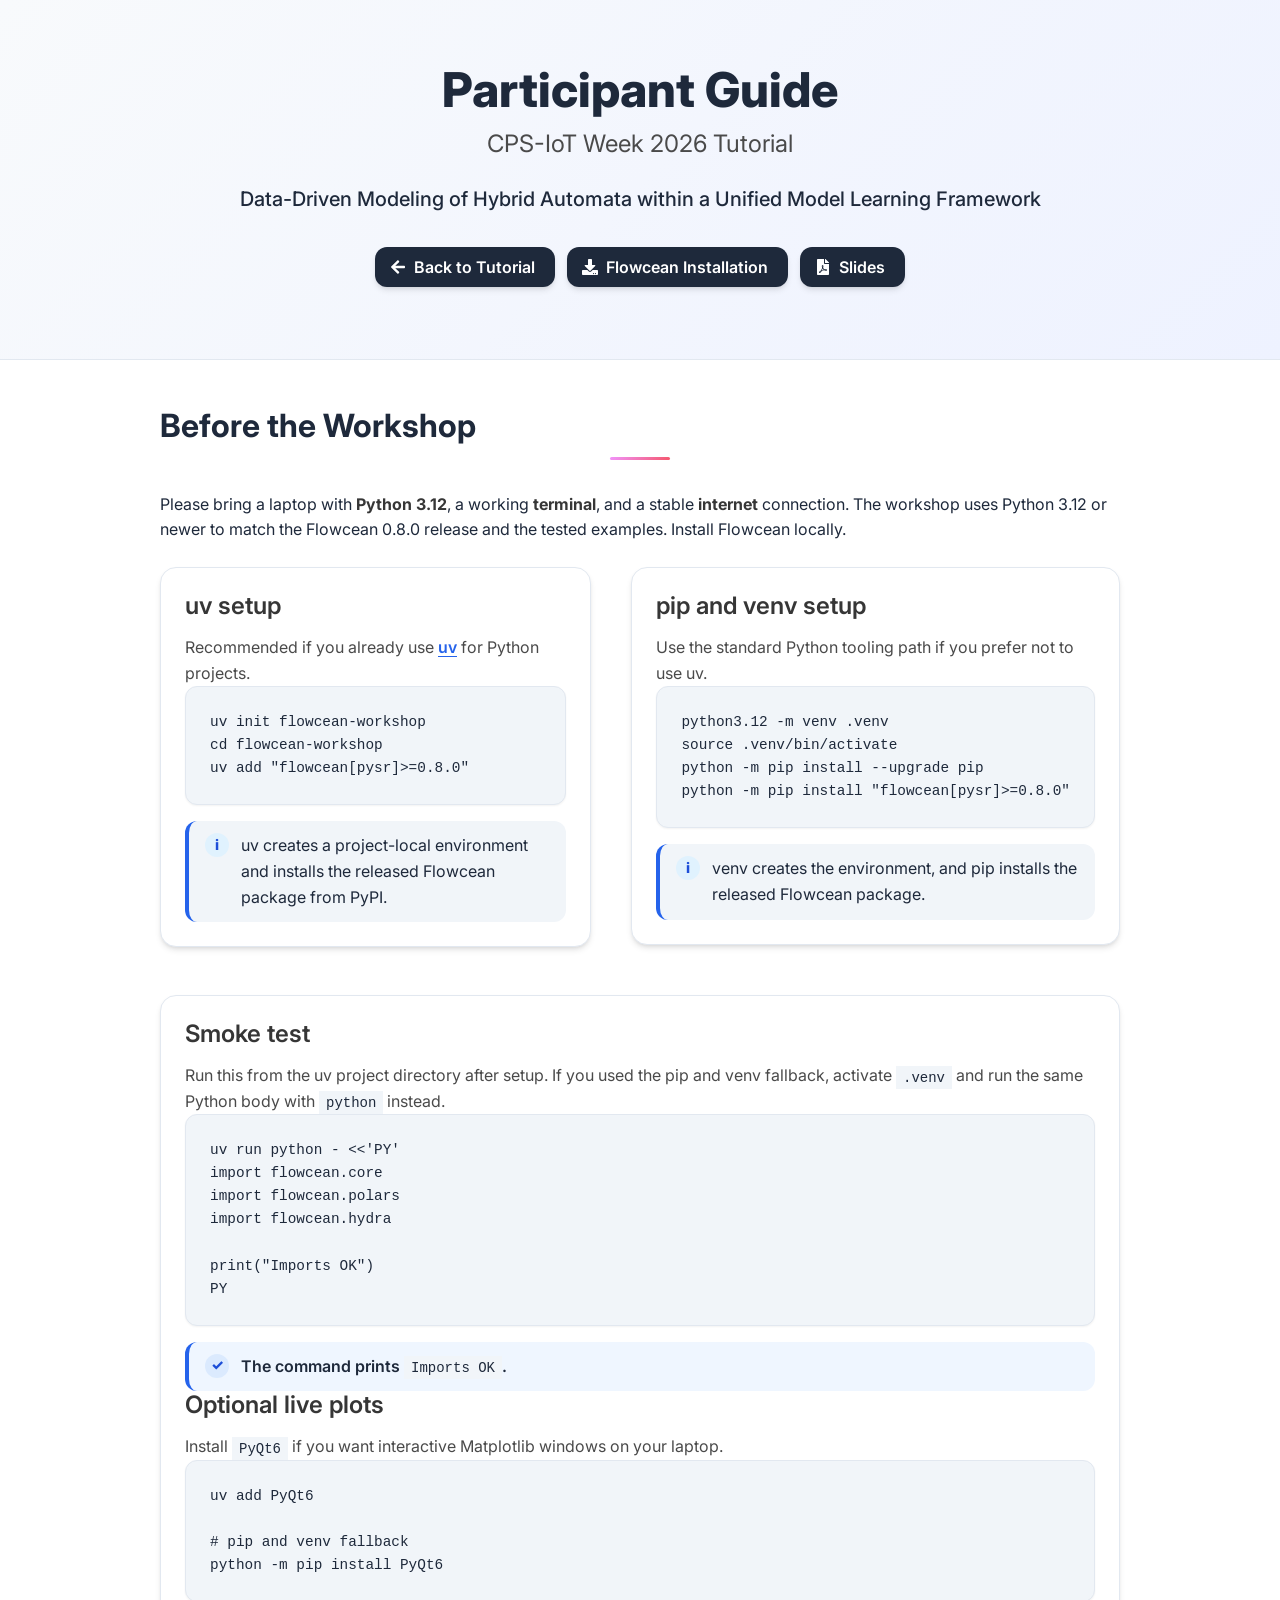
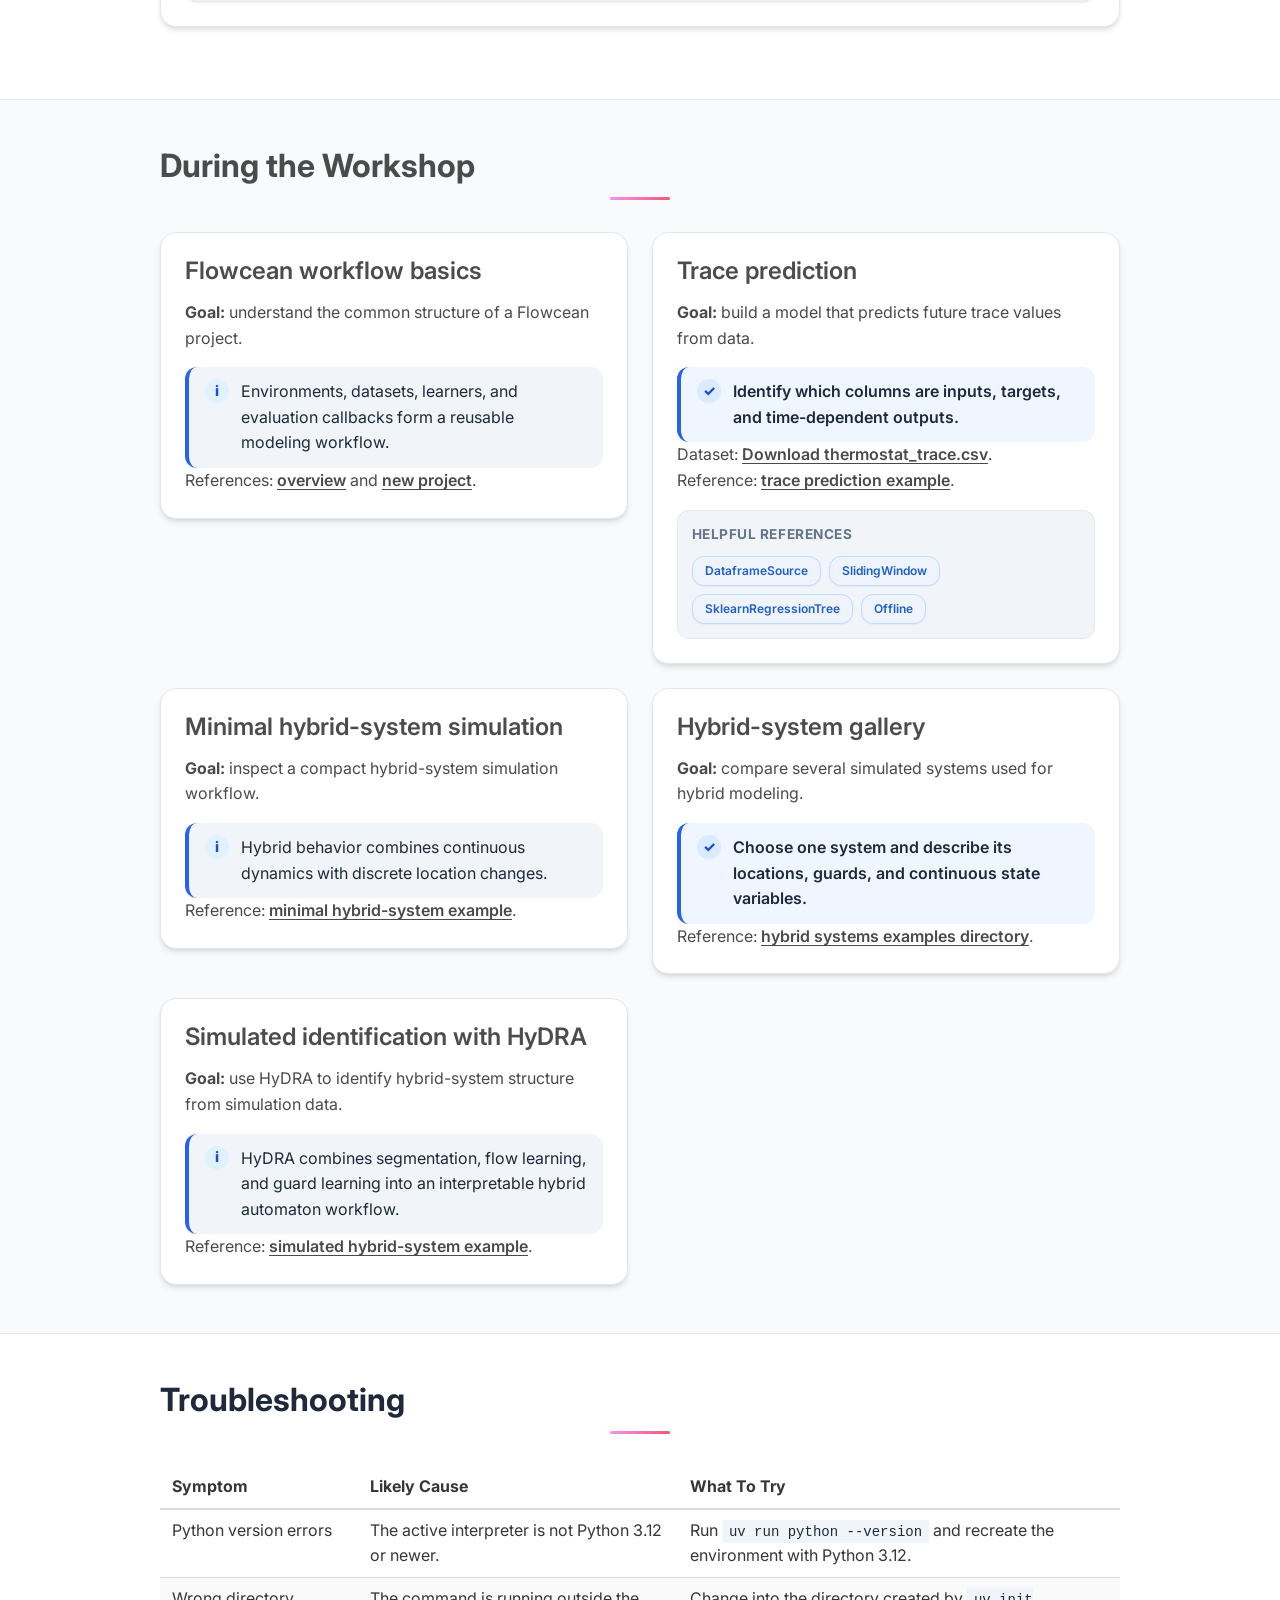
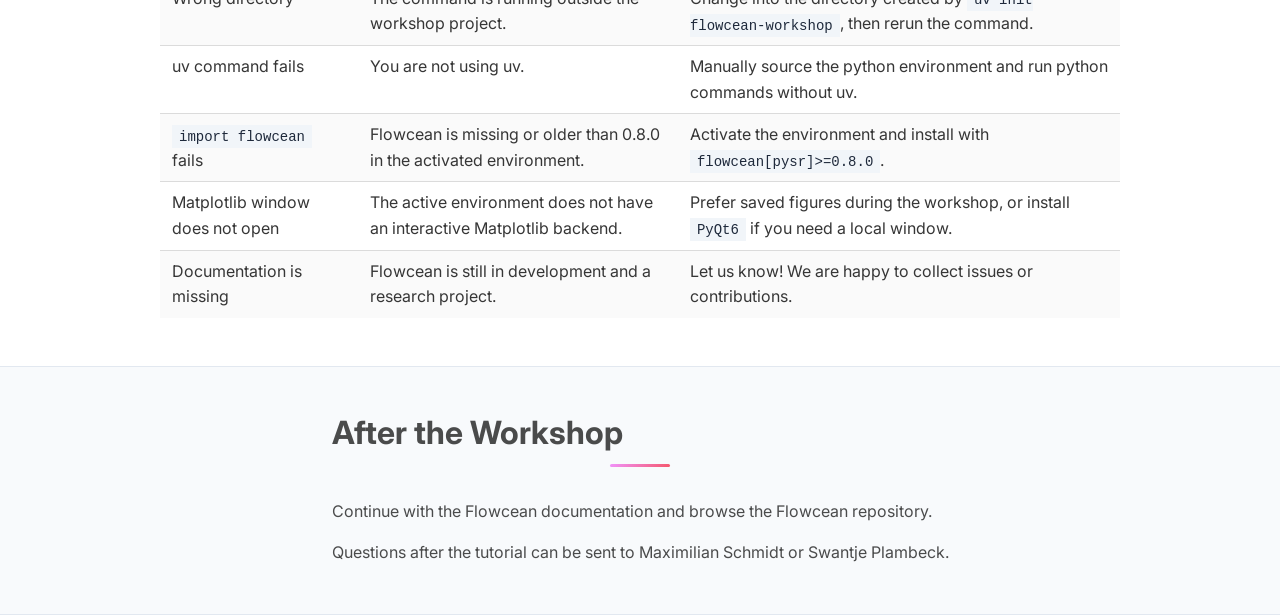
==== commit d47ff477: "Add slides" ====
--- a/pages/participant-guide.html
+++ b/pages/participant-guide.html
@@ -87,6 +87,17 @@
                     >
                       <span class="icon"><i class="fas fa-download"></i></span>
                       <span>Flowcean Installation</span>
+                    </a>
+                  </span>
+                  <span class="link-block">
+                    <a
+                      href="static/data/slides.pdf"
+                      target="_blank"
+                      rel="noopener"
+                      class="external-link button is-normal is-rounded is-dark"
+                    >
+                      <span class="icon"><i class="fas fa-file-pdf"></i></span>
+                      <span>Slides</span>
                     </a>
                   </span>
                 </div>
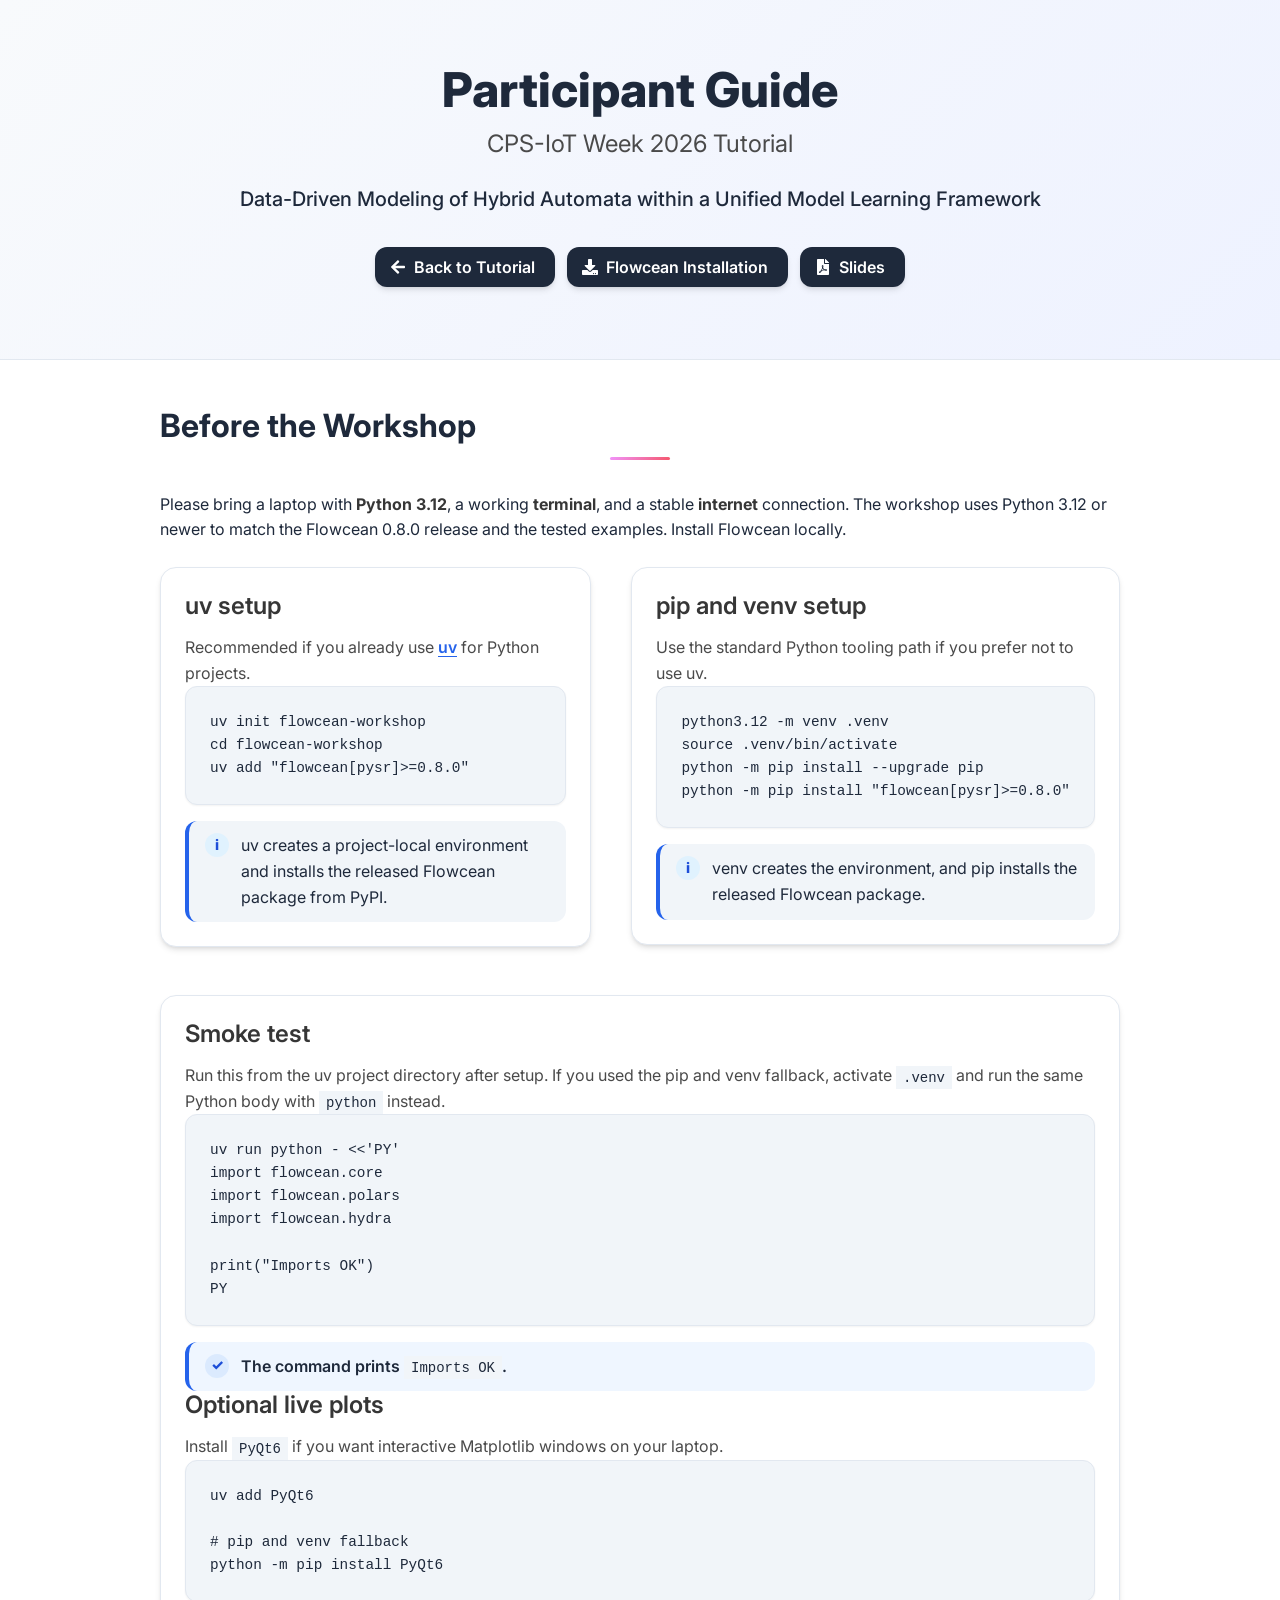
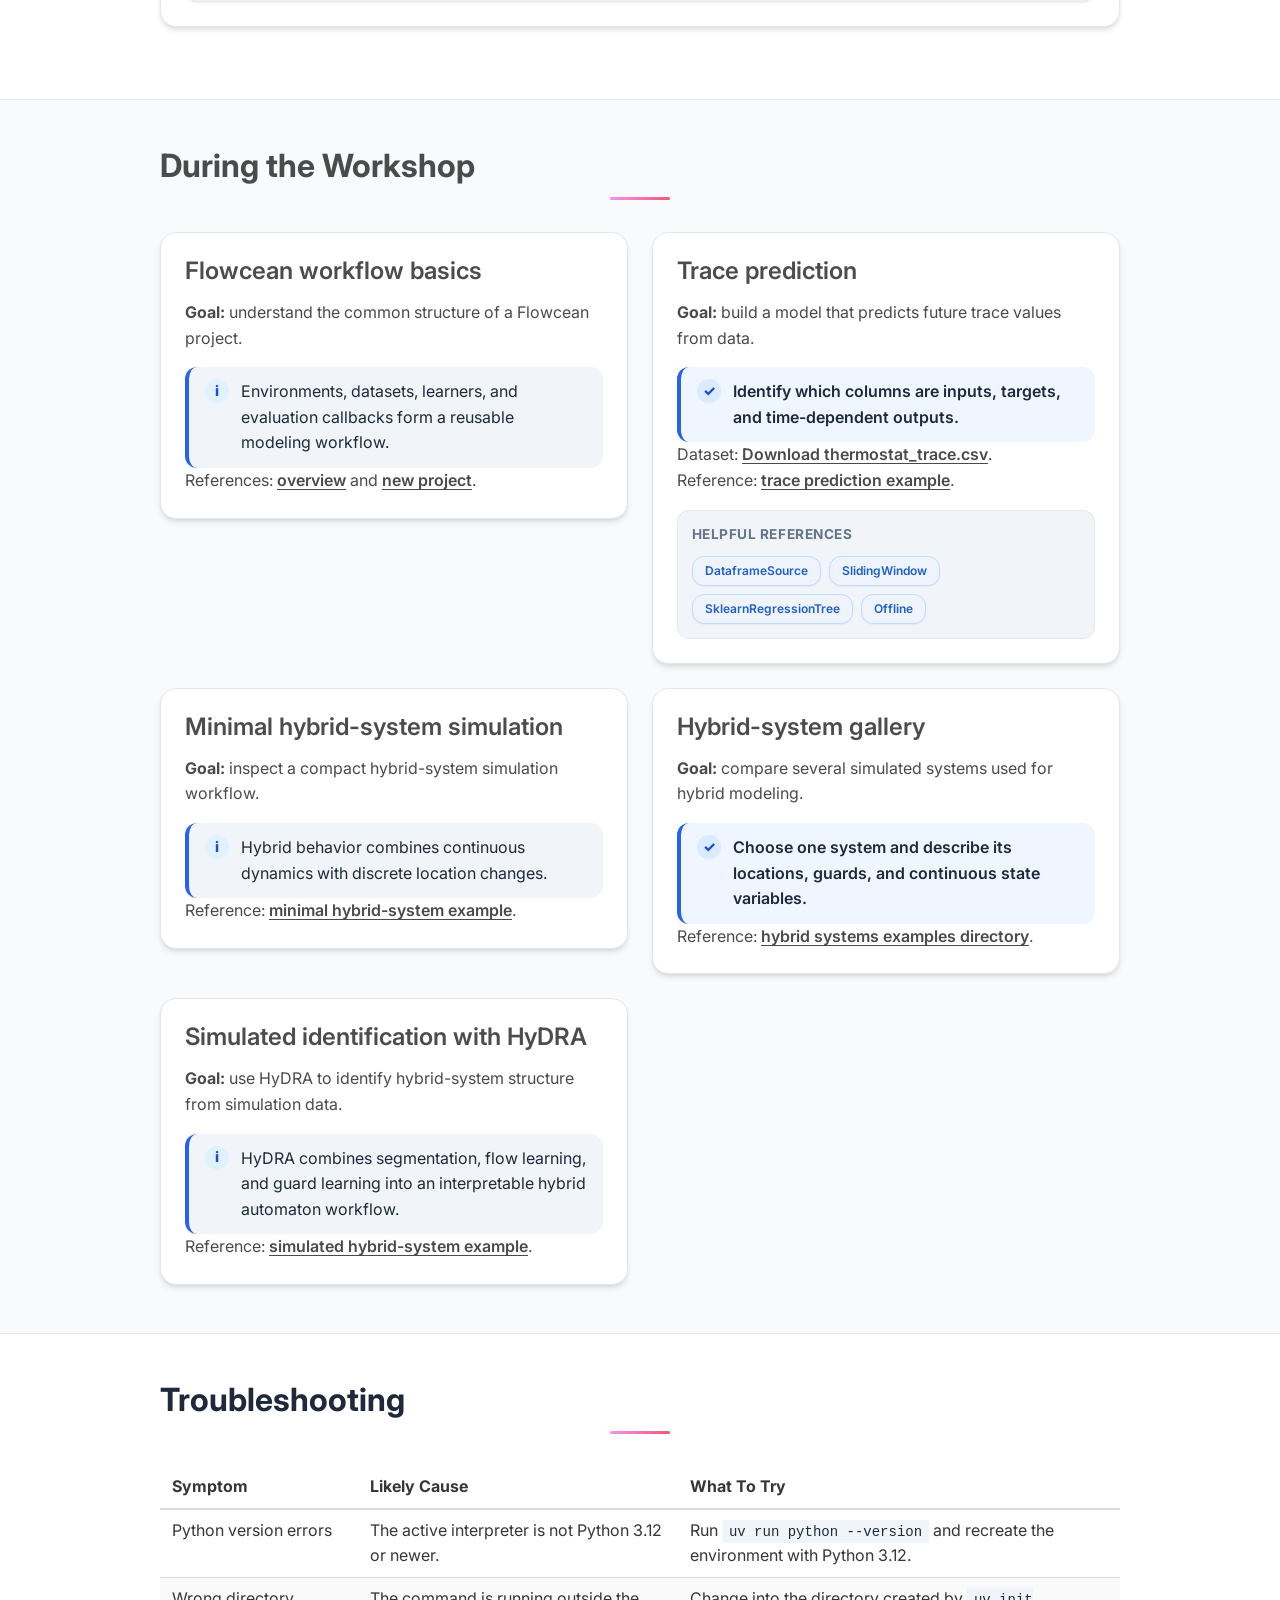
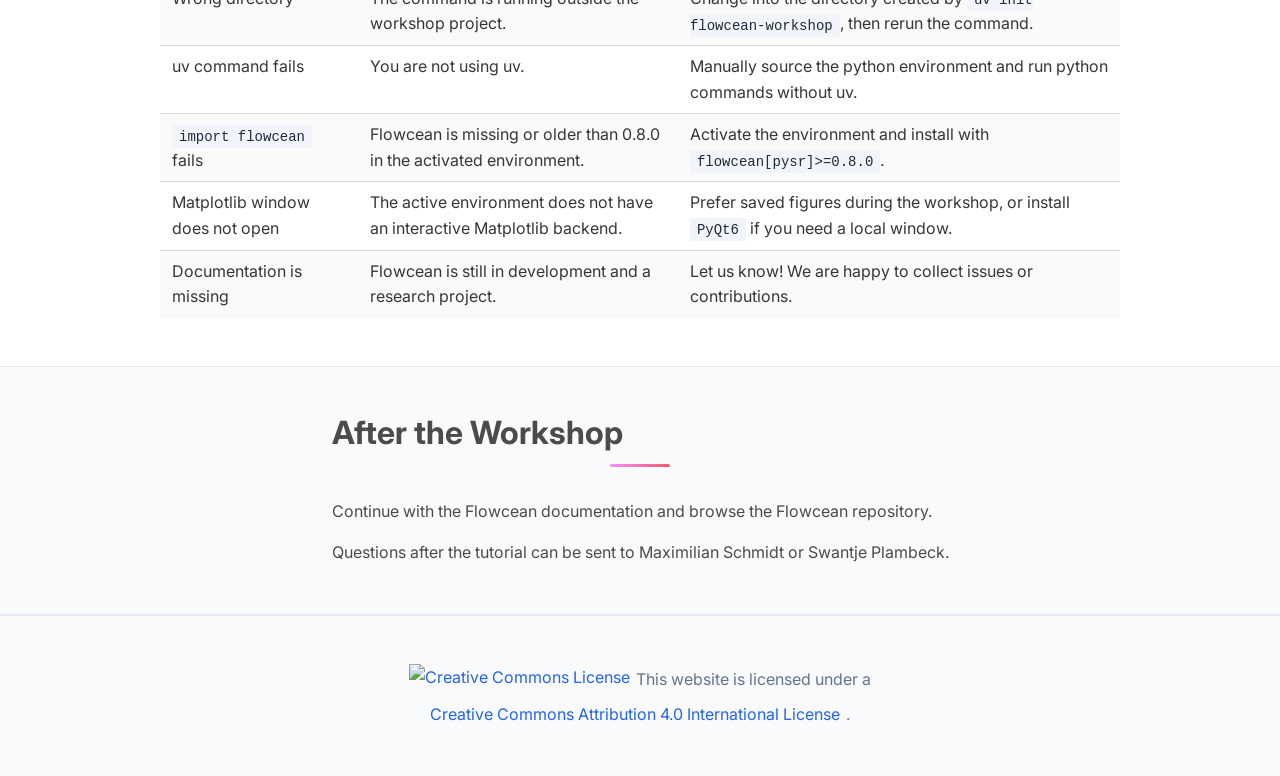
==== commit 68901e5e: "cc-by" ====
--- a/pages/participant-guide.html
+++ b/pages/participant-guide.html
@@ -482,6 +482,39 @@
           </div>
         </div>
       </section>
+
+      <footer class="footer">
+        <div class="container">
+          <div class="columns is-centered">
+            <div class="column is-8">
+              <div class="content has-text-centered">
+                <p>
+                  <span class="license-block">
+                    <a
+                      rel="license noopener"
+                      href="https://creativecommons.org/licenses/by/4.0/"
+                      target="_blank"
+                    >
+                      <img
+                        class="license-icon"
+                        alt="Creative Commons License"
+                        src="https://i.creativecommons.org/l/by/4.0/88x31.png"
+                      />
+                    </a>
+                    This website is licensed under a
+                    <a
+                      rel="license noopener"
+                      href="https://creativecommons.org/licenses/by/4.0/"
+                      target="_blank"
+                      >Creative Commons Attribution 4.0 International License</a
+                    >.
+                  </span>
+                </p>
+              </div>
+            </div>
+          </div>
+        </div>
+      </footer>
     </main>
     <script>
       function scrollToTop() {
--- a/pages/static/css/index.css
+++ b/pages/static/css/index.css
@@ -364,6 +364,20 @@
   text-decoration: underline;
 }
 
+.license-block {
+  display: inline-flex;
+  flex-wrap: wrap;
+  align-items: center;
+  justify-content: center;
+  gap: 0.35rem;
+}
+
+.license-icon {
+  display: inline-block;
+  height: 31px;
+  vertical-align: middle;
+}
+
 /* BibTeX Styling */
 pre {
   background: var(--background-accent) !important;
